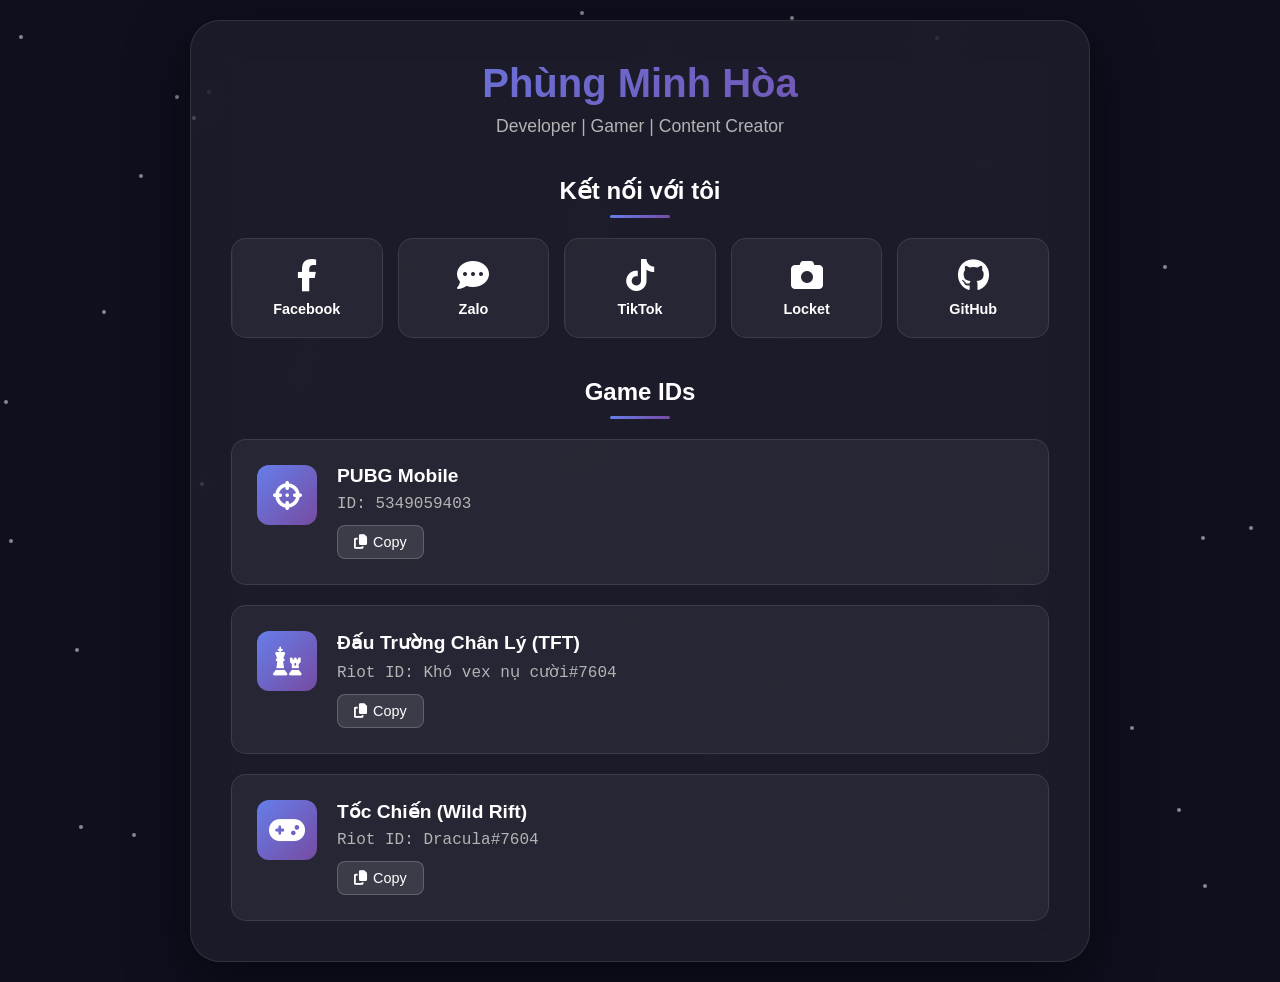
==== index.html @ 53215860 "Initial commit: Deploy static website" ====
<!DOCTYPE html>
<html lang="vi">
<head>
    <meta charset="UTF-8">
    <meta name="viewport" content="width=device-width, initial-scale=1.0">
    <title>Giới Thiệu Cá Nhân</title>
    <link rel="stylesheet" href="style.css">
    <link rel="stylesheet" href="https://cdnjs.cloudflare.com/ajax/libs/font-awesome/6.5.1/css/all.min.css">
</head>
<body>
    <div class="container">
        <!-- Profile Section -->
        <div class="profile-card">
            <h1 class="name">Phùng Minh Hòa</h1>
            <p class="bio">Developer | Gamer | Content Creator</p>
            
            <!-- Social Media Links -->
            <div class="social-section">
                <h2 class="section-title">Kết nối với tôi</h2>
                <div class="social-grid">
                    <a href="https://www.facebook.com/minh.hoa.007604" target="_blank" class="social-link facebook" data-tooltip="Facebook">
                        <i class="fab fa-facebook-f"></i>
                        <span>Facebook</span>
                    </a>
                    <a href="https://zalo.me/0353691019" target="_blank" class="social-link zalo" data-tooltip="Zalo">
                        <i class="fas fa-comment-dots"></i>
                        <span>Zalo</span>
                    </a>
                    <a href="https://tiktok.com/@h7604zz" target="_blank" class="social-link tiktok" data-tooltip="TikTok">
                        <i class="fab fa-tiktok"></i>
                        <span>TikTok</span>
                    </a>
                    <a href="https://locket.cam/h7604zz" target="_blank" class="social-link locket" data-tooltip="Locket">
                        <i class="fas fa-camera"></i>
                        <span>Locket</span>
                    </a>
                    <a href="https://github.com/H7604zz" target="_blank" class="social-link github" data-tooltip="GitHub">
                        <i class="fab fa-github"></i>
                        <span>GitHub</span>
                    </a>
                </div>
            </div>

            <!-- Gaming Section -->
            <div class="gaming-section">
                <h2 class="section-title">Game IDs</h2>
                <div class="game-cards">
                    <div class="game-card pubg">
                        <div class="game-icon">
                            <i class="fas fa-crosshairs"></i>
                        </div>
                        <div class="game-info">
                            <h3>PUBG Mobile</h3>
                            <p class="game-id">ID: 5349059403</p>
                            <button class="copy-btn" onclick="copyToClipboard('5349059403', this)">
                                <i class="fas fa-copy"></i> Copy
                            </button>
                        </div>
                    </div>

                    <div class="game-card tft">
                        <div class="game-icon">
                            <i class="fas fa-chess"></i>
                        </div>
                        <div class="game-info">
                            <h3>Đấu Trường Chân Lý (TFT)</h3>
                            <p class="game-id">Riot ID: Khó vex nụ cười#7604</p>
                            <button class="copy-btn" onclick="copyToClipboard('Khó vex nụ cười#7604', this)">
                                <i class="fas fa-copy"></i> Copy
                            </button>
                        </div>
                    </div>

                    <div class="game-card wildrift">
                        <div class="game-icon">
                            <i class="fas fa-gamepad"></i>
                        </div>
                        <div class="game-info">
                            <h3>Tốc Chiến (Wild Rift)</h3>
                            <p class="game-id">Riot ID: Dracula#7604</p>
                            <button class="copy-btn" onclick="copyToClipboard('Dracula#7604', this)">
                                <i class="fas fa-copy"></i> Copy
                            </button>
                        </div>
                    </div>
                </div>
            </div>
        </div>
    </div>

    <!-- Particles Background -->
    <div class="particles" id="particles"></div>

    <script src="script.js"></script>
</body>
</html>
---- style.css ----
* {
    margin: 0;
    padding: 0;
    box-sizing: border-box;
}

:root {
    --primary-gradient: linear-gradient(135deg, #667eea 0%, #764ba2 100%);
    --secondary-gradient: linear-gradient(135deg, #f093fb 0%, #f5576c 100%);
    --dark-bg: #0f0f1e;
    --card-bg: rgba(255, 255, 255, 0.05);
    --text-primary: #ffffff;
    --text-secondary: #b4b4b4;
    --facebook: #1877f2;
    --zalo: #0180c7;
    --tiktok: #000000;
    --locket: #ff6b6b;
    --github: #333333;
}

body {
    font-family: 'Segoe UI', Tahoma, Geneva, Verdana, sans-serif;
    background: var(--dark-bg);
    color: var(--text-primary);
    min-height: 100vh;
    display: flex;
    justify-content: center;
    align-items: center;
    padding: 20px;
    overflow-x: hidden;
}

.container {
    max-width: 900px;
    width: 100%;
    position: relative;
    z-index: 1;
}

.profile-card {
    background: var(--card-bg);
    backdrop-filter: blur(20px);
    border-radius: 30px;
    padding: 40px;
    box-shadow: 0 20px 60px rgba(0, 0, 0, 0.5);
    border: 1px solid rgba(255, 255, 255, 0.1);
    animation: fadeInUp 0.8s ease;
}

@keyframes fadeInUp {
    from {
        opacity: 0;
        transform: translateY(30px);
    }
    to {
        opacity: 1;
        transform: translateY(0);
    }
}

/* Avatar Section */
.avatar-container {
    position: relative;
    width: 150px;
    height: 150px;
    margin: 0 auto 20px;
}

.avatar {
    width: 150px;
    height: 150px;
    border-radius: 50%;
    border: 4px solid rgba(255, 255, 255, 0.2);
    object-fit: cover;
    position: relative;
    z-index: 2;
    transition: transform 0.3s ease;
}

.avatar:hover {
    transform: scale(1.05);
}

.avatar-ring {
    position: absolute;
    top: -5px;
    left: -5px;
    right: -5px;
    bottom: -5px;
    border-radius: 50%;
    background: var(--primary-gradient);
    animation: rotate 3s linear infinite;
    z-index: 1;
}

@keyframes rotate {
    from {
        transform: rotate(0deg);
    }
    to {
        transform: rotate(360deg);
    }
}

.name {
    text-align: center;
    font-size: 2.5rem;
    font-weight: 700;
    background: var(--primary-gradient);
    -webkit-background-clip: text;
    -webkit-text-fill-color: transparent;
    background-clip: text;
    margin-bottom: 10px;
}

.bio {
    text-align: center;
    color: var(--text-secondary);
    font-size: 1.1rem;
    margin-bottom: 40px;
}

/* Section Titles */
.section-title {
    font-size: 1.5rem;
    margin-bottom: 20px;
    text-align: center;
    position: relative;
}

.section-title::after {
    content: '';
    display: block;
    width: 60px;
    height: 3px;
    background: var(--primary-gradient);
    margin: 10px auto 0;
    border-radius: 2px;
}

/* Social Media Links */
.social-section {
    margin-bottom: 40px;
}

.social-grid {
    display: grid;
    grid-template-columns: repeat(auto-fit, minmax(150px, 1fr));
    gap: 15px;
    margin-top: 20px;
}

.social-link {
    display: flex;
    flex-direction: column;
    align-items: center;
    gap: 10px;
    padding: 20px;
    background: rgba(255, 255, 255, 0.05);
    border-radius: 15px;
    text-decoration: none;
    color: var(--text-primary);
    transition: all 0.3s ease;
    border: 1px solid rgba(255, 255, 255, 0.1);
    position: relative;
    overflow: hidden;
}

.social-link::before {
    content: '';
    position: absolute;
    top: 0;
    left: 0;
    width: 100%;
    height: 100%;
    background: linear-gradient(135deg, transparent, rgba(255, 255, 255, 0.1));
    transform: translateX(-100%);
    transition: transform 0.3s ease;
}

.social-link:hover::before {
    transform: translateX(0);
}

.social-link:hover {
    transform: translateY(-5px);
    box-shadow: 0 10px 30px rgba(0, 0, 0, 0.3);
}

.social-link i {
    font-size: 2rem;
    transition: transform 0.3s ease;
}

.social-link:hover i {
    transform: scale(1.2);
}

.social-link span {
    font-size: 0.9rem;
    font-weight: 600;
}

.social-link.facebook:hover {
    border-color: var(--facebook);
    box-shadow: 0 10px 30px rgba(24, 119, 242, 0.3);
}

.social-link.zalo:hover {
    border-color: var(--zalo);
    box-shadow: 0 10px 30px rgba(1, 128, 199, 0.3);
}

.social-link.tiktok:hover {
    border-color: #ee1d52;
    box-shadow: 0 10px 30px rgba(238, 29, 82, 0.3);
}

.social-link.locket:hover {
    border-color: var(--locket);
    box-shadow: 0 10px 30px rgba(255, 107, 107, 0.3);
}

.social-link.github:hover {
    border-color: #7c3aed;
    box-shadow: 0 10px 30px rgba(124, 58, 237, 0.3);
}

/* Gaming Section */
.gaming-section {
    margin-top: 40px;
}

.game-cards {
    display: grid;
    gap: 20px;
    margin-top: 20px;
}

.game-card {
    display: flex;
    gap: 20px;
    padding: 25px;
    background: rgba(255, 255, 255, 0.05);
    border-radius: 15px;
    border: 1px solid rgba(255, 255, 255, 0.1);
    transition: all 0.3s ease;
    position: relative;
    overflow: hidden;
}

.game-card::before {
    content: '';
    position: absolute;
    top: 0;
    left: 0;
    width: 4px;
    height: 100%;
    background: var(--primary-gradient);
    transform: scaleY(0);
    transition: transform 0.3s ease;
}

.game-card:hover::before {
    transform: scaleY(1);
}

.game-card:hover {
    transform: translateX(5px);
    box-shadow: 0 10px 30px rgba(0, 0, 0, 0.3);
}

.game-icon {
    display: flex;
    align-items: center;
    justify-content: center;
    width: 60px;
    height: 60px;
    border-radius: 12px;
    background: var(--primary-gradient);
    flex-shrink: 0;
}

.game-icon i {
    font-size: 1.8rem;
    color: white;
}

.game-info {
    flex: 1;
}

.game-info h3 {
    font-size: 1.2rem;
    margin-bottom: 8px;
    color: var(--text-primary);
}

.game-id {
    font-size: 1rem;
    color: var(--text-secondary);
    margin-bottom: 12px;
    font-family: 'Courier New', monospace;
}

.copy-btn {
    padding: 8px 16px;
    background: rgba(255, 255, 255, 0.1);
    border: 1px solid rgba(255, 255, 255, 0.2);
    border-radius: 8px;
    color: var(--text-primary);
    cursor: pointer;
    transition: all 0.3s ease;
    font-size: 0.9rem;
    display: inline-flex;
    align-items: center;
    gap: 6px;
}

.copy-btn:hover {
    background: rgba(255, 255, 255, 0.2);
    transform: scale(1.05);
}

.copy-btn.copied {
    background: #10b981;
    border-color: #10b981;
}

/* Particles Background */
.particles {
    position: fixed;
    top: 0;
    left: 0;
    width: 100%;
    height: 100%;
    z-index: 0;
    pointer-events: none;
}

.particle {
    position: absolute;
    width: 4px;
    height: 4px;
    background: rgba(255, 255, 255, 0.5);
    border-radius: 50%;
    animation: float 15s infinite;
}

@keyframes float {
    0%, 100% {
        transform: translateY(0) translateX(0);
        opacity: 0;
    }
    10% {
        opacity: 1;
    }
    90% {
        opacity: 1;
    }
    100% {
        transform: translateY(-100vh) translateX(50px);
        opacity: 0;
    }
}

/* Responsive Design */
@media (max-width: 768px) {
    .profile-card {
        padding: 30px 20px;
    }

    .name {
        font-size: 2rem;
    }

    .social-grid {
        grid-template-columns: repeat(2, 1fr);
    }

    .game-card {
        flex-direction: column;
        text-align: center;
    }

    .game-icon {
        margin: 0 auto;
    }
}

@media (max-width: 480px) {
    .social-grid {
        grid-template-columns: 1fr;
    }
}
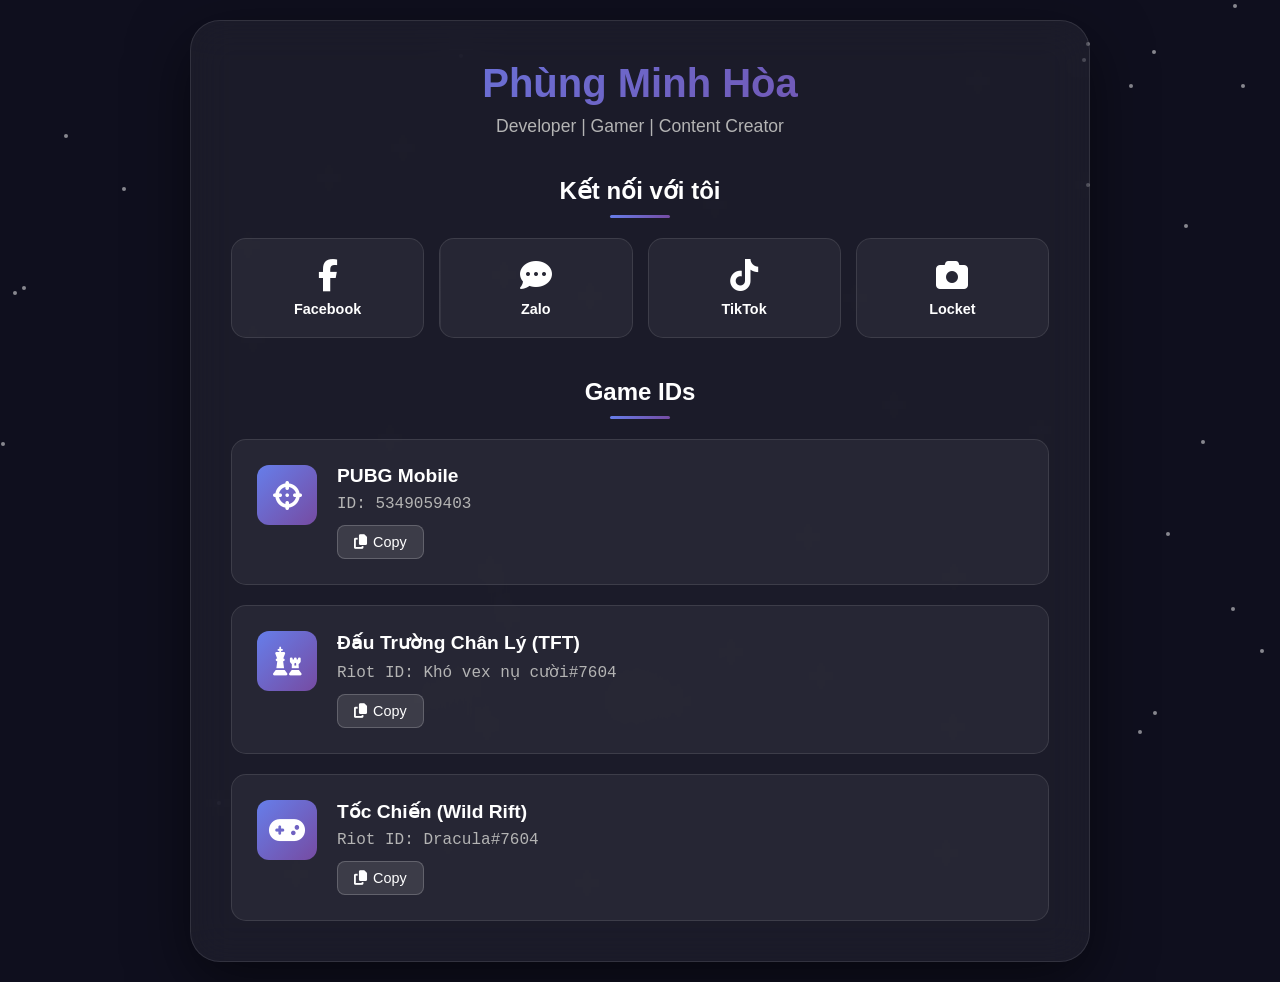
==== commit 46961a5e: "xóa icon github" ====
--- a/index.html
+++ b/index.html
@@ -33,10 +33,6 @@
                     <a href="https://locket.cam/h7604zz" target="_blank" class="social-link locket" data-tooltip="Locket">
                         <i class="fas fa-camera"></i>
                         <span>Locket</span>
-                    </a>
-                    <a href="https://github.com/H7604zz" target="_blank" class="social-link github" data-tooltip="GitHub">
-                        <i class="fab fa-github"></i>
-                        <span>GitHub</span>
                     </a>
                 </div>
             </div>
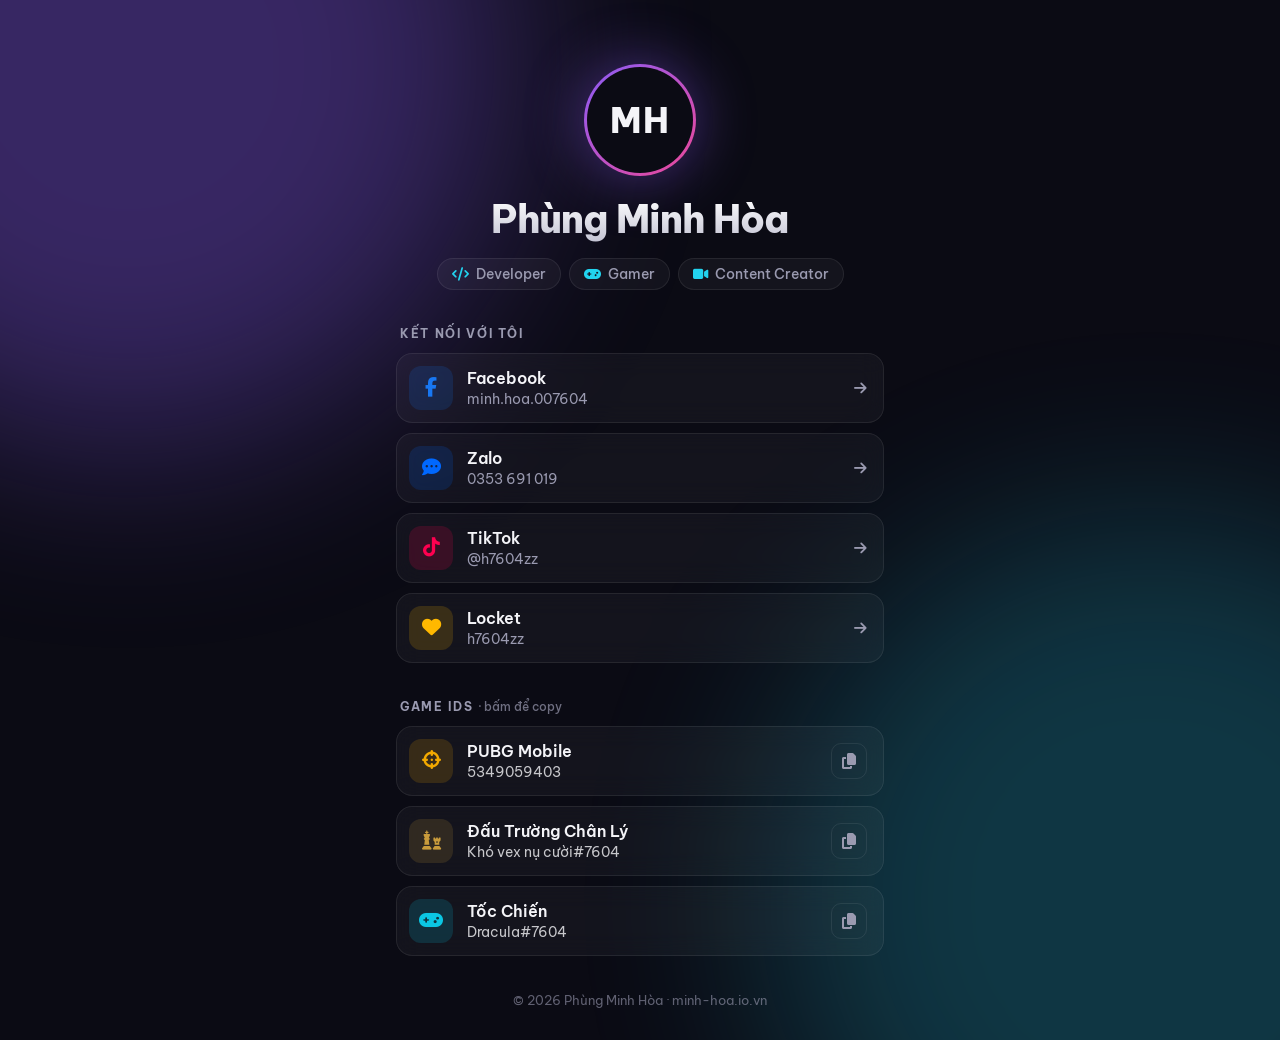
==== commit 8da5c884: "sửa UI" ====
--- a/index.html
+++ b/index.html
@@ -3,89 +3,78 @@
 <head>
     <meta charset="UTF-8">
     <meta name="viewport" content="width=device-width, initial-scale=1.0">
-    <title>Giới Thiệu Cá Nhân</title>
+    <title>Phùng Minh Hòa</title>
+    <meta name="description" content="Phùng Minh Hòa — Developer, Gamer, Content Creator. Kết nối và Game IDs.">
+    <meta name="theme-color" content="#0b0b14">
+    <link rel="preconnect" href="https://fonts.googleapis.com">
+    <link rel="preconnect" href="https://fonts.gstatic.com" crossorigin>
+    <link rel="stylesheet" href="https://fonts.googleapis.com/css2?family=Be+Vietnam+Pro:wght@400;500;600;700;800&display=swap">
+    <link rel="stylesheet" href="https://cdnjs.cloudflare.com/ajax/libs/font-awesome/6.5.1/css/all.min.css">
     <link rel="stylesheet" href="style.css">
-    <link rel="stylesheet" href="https://cdnjs.cloudflare.com/ajax/libs/font-awesome/6.5.1/css/all.min.css">
 </head>
 <body>
-    <div class="container">
-        <!-- Profile Section -->
-        <div class="profile-card">
+    <main class="page">
+        <header class="hero reveal" style="--i:0">
+            <div class="avatar"><span>MH</span></div>
             <h1 class="name">Phùng Minh Hòa</h1>
-            <p class="bio">Developer | Gamer | Content Creator</p>
-            
-            <!-- Social Media Links -->
-            <div class="social-section">
-                <h2 class="section-title">Kết nối với tôi</h2>
-                <div class="social-grid">
-                    <a href="https://www.facebook.com/minh.hoa.007604" target="_blank" class="social-link facebook" data-tooltip="Facebook">
-                        <i class="fab fa-facebook-f"></i>
-                        <span>Facebook</span>
-                    </a>
-                    <a href="https://zalo.me/0353691019" target="_blank" class="social-link zalo" data-tooltip="Zalo">
-                        <i class="fas fa-comment-dots"></i>
-                        <span>Zalo</span>
-                    </a>
-                    <a href="https://tiktok.com/@h7604zz" target="_blank" class="social-link tiktok" data-tooltip="TikTok">
-                        <i class="fab fa-tiktok"></i>
-                        <span>TikTok</span>
-                    </a>
-                    <a href="https://locket.cam/h7604zz" target="_blank" class="social-link locket" data-tooltip="Locket">
-                        <i class="fas fa-camera"></i>
-                        <span>Locket</span>
-                    </a>
-                </div>
+            <ul class="tags">
+                <li><i class="fas fa-code"></i> Developer</li>
+                <li><i class="fas fa-gamepad"></i> Gamer</li>
+                <li><i class="fas fa-video"></i> Content Creator</li>
+            </ul>
+        </header>
+
+        <section class="reveal" style="--i:1">
+            <h2 class="label">Kết nối với tôi</h2>
+            <div class="links">
+                <a class="link" style="--brand:#1877f2" href="https://www.facebook.com/minh.hoa.007604" target="_blank" rel="noopener">
+                    <span class="tile"><i class="fab fa-facebook-f"></i></span>
+                    <span class="text"><strong>Facebook</strong><small>minh.hoa.007604</small></span>
+                    <i class="fas fa-arrow-right arrow"></i>
+                </a>
+                <a class="link" style="--brand:#0068ff" href="https://zalo.me/0353691019" target="_blank" rel="noopener">
+                    <span class="tile"><i class="fas fa-comment-dots"></i></span>
+                    <span class="text"><strong>Zalo</strong><small>0353 691 019</small></span>
+                    <i class="fas fa-arrow-right arrow"></i>
+                </a>
+                <a class="link" style="--brand:#ff0050" href="https://tiktok.com/@h7604zz" target="_blank" rel="noopener">
+                    <span class="tile"><i class="fab fa-tiktok"></i></span>
+                    <span class="text"><strong>TikTok</strong><small>@h7604zz</small></span>
+                    <i class="fas fa-arrow-right arrow"></i>
+                </a>
+                <a class="link" style="--brand:#ffb800" href="https://locket.cam/h7604zz" target="_blank" rel="noopener">
+                    <span class="tile"><i class="fas fa-heart"></i></span>
+                    <span class="text"><strong>Locket</strong><small>h7604zz</small></span>
+                    <i class="fas fa-arrow-right arrow"></i>
+                </a>
             </div>
+        </section>
 
-            <!-- Gaming Section -->
-            <div class="gaming-section">
-                <h2 class="section-title">Game IDs</h2>
-                <div class="game-cards">
-                    <div class="game-card pubg">
-                        <div class="game-icon">
-                            <i class="fas fa-crosshairs"></i>
-                        </div>
-                        <div class="game-info">
-                            <h3>PUBG Mobile</h3>
-                            <p class="game-id">ID: 5349059403</p>
-                            <button class="copy-btn" onclick="copyToClipboard('5349059403', this)">
-                                <i class="fas fa-copy"></i> Copy
-                            </button>
-                        </div>
-                    </div>
+        <section class="reveal" style="--i:2">
+            <h2 class="label">Game IDs <span>· bấm để copy</span></h2>
+            <div class="games">
+                <button class="game" style="--brand:#f2a900" data-copy="5349059403">
+                    <span class="tile"><i class="fas fa-crosshairs"></i></span>
+                    <span class="text"><strong>PUBG Mobile</strong><code>5349059403</code></span>
+                    <span class="copy"><i class="fas fa-copy"></i><i class="fas fa-check"></i></span>
+                </button>
+                <button class="game" style="--brand:#c89b3c" data-copy="Khó vex nụ cười#7604">
+                    <span class="tile"><i class="fas fa-chess"></i></span>
+                    <span class="text"><strong>Đấu Trường Chân Lý</strong><code>Khó vex nụ cười#7604</code></span>
+                    <span class="copy"><i class="fas fa-copy"></i><i class="fas fa-check"></i></span>
+                </button>
+                <button class="game" style="--brand:#0bc6e3" data-copy="Dracula#7604">
+                    <span class="tile"><i class="fas fa-gamepad"></i></span>
+                    <span class="text"><strong>Tốc Chiến</strong><code>Dracula#7604</code></span>
+                    <span class="copy"><i class="fas fa-copy"></i><i class="fas fa-check"></i></span>
+                </button>
+            </div>
+        </section>
 
-                    <div class="game-card tft">
-                        <div class="game-icon">
-                            <i class="fas fa-chess"></i>
-                        </div>
-                        <div class="game-info">
-                            <h3>Đấu Trường Chân Lý (TFT)</h3>
-                            <p class="game-id">Riot ID: Khó vex nụ cười#7604</p>
-                            <button class="copy-btn" onclick="copyToClipboard('Khó vex nụ cười#7604', this)">
-                                <i class="fas fa-copy"></i> Copy
-                            </button>
-                        </div>
-                    </div>
+        <footer class="footer reveal" style="--i:3">© 2026 Phùng Minh Hòa · minh-hoa.io.vn</footer>
+    </main>
 
-                    <div class="game-card wildrift">
-                        <div class="game-icon">
-                            <i class="fas fa-gamepad"></i>
-                        </div>
-                        <div class="game-info">
-                            <h3>Tốc Chiến (Wild Rift)</h3>
-                            <p class="game-id">Riot ID: Dracula#7604</p>
-                            <button class="copy-btn" onclick="copyToClipboard('Dracula#7604', this)">
-                                <i class="fas fa-copy"></i> Copy
-                            </button>
-                        </div>
-                    </div>
-                </div>
-            </div>
-        </div>
-    </div>
-
-    <!-- Particles Background -->
-    <div class="particles" id="particles"></div>
+    <div class="toast" id="toast" role="status" aria-live="polite"></div>
 
     <script src="script.js"></script>
 </body>
--- a/style.css
+++ b/style.css
@@ -5,391 +5,344 @@
 }
 
 :root {
-    --primary-gradient: linear-gradient(135deg, #667eea 0%, #764ba2 100%);
-    --secondary-gradient: linear-gradient(135deg, #f093fb 0%, #f5576c 100%);
-    --dark-bg: #0f0f1e;
-    --card-bg: rgba(255, 255, 255, 0.05);
-    --text-primary: #ffffff;
-    --text-secondary: #b4b4b4;
-    --facebook: #1877f2;
-    --zalo: #0180c7;
-    --tiktok: #000000;
-    --locket: #ff6b6b;
-    --github: #333333;
+    --bg: #0b0b14;
+    --surface: rgba(255, 255, 255, 0.04);
+    --surface-hover: rgba(255, 255, 255, 0.07);
+    --border: rgba(255, 255, 255, 0.08);
+    --text: #f4f4f8;
+    --muted: #9a9ab0;
+    --accent-1: #8b5cf6;
+    --accent-2: #22d3ee;
+    --accent-3: #ec4899;
+    --gradient: linear-gradient(135deg, var(--accent-1), var(--accent-3) 50%, var(--accent-2));
 }
 
 body {
-    font-family: 'Segoe UI', Tahoma, Geneva, Verdana, sans-serif;
-    background: var(--dark-bg);
-    color: var(--text-primary);
+    font-family: 'Be Vietnam Pro', 'Segoe UI', system-ui, sans-serif;
+    background: var(--bg);
+    color: var(--text);
     min-height: 100vh;
-    display: flex;
-    justify-content: center;
-    align-items: center;
-    padding: 20px;
     overflow-x: hidden;
-}
-
-.container {
-    max-width: 900px;
-    width: 100%;
-    position: relative;
-    z-index: 1;
-}
-
-.profile-card {
-    background: var(--card-bg);
-    backdrop-filter: blur(20px);
-    border-radius: 30px;
-    padding: 40px;
-    box-shadow: 0 20px 60px rgba(0, 0, 0, 0.5);
-    border: 1px solid rgba(255, 255, 255, 0.1);
-    animation: fadeInUp 0.8s ease;
-}
-
-@keyframes fadeInUp {
-    from {
-        opacity: 0;
-        transform: translateY(30px);
-    }
-    to {
-        opacity: 1;
-        transform: translateY(0);
-    }
-}
-
-/* Avatar Section */
-.avatar-container {
-    position: relative;
-    width: 150px;
-    height: 150px;
+    -webkit-font-smoothing: antialiased;
+}
+
+/* Aurora background */
+body::before,
+body::after {
+    content: '';
+    position: fixed;
+    width: 60vmax;
+    height: 60vmax;
+    border-radius: 50%;
+    filter: blur(100px);
+    opacity: 0.35;
+    z-index: -1;
+    animation: drift 22s ease-in-out infinite alternate;
+}
+
+body::before {
+    background: var(--accent-1);
+    top: -25vmax;
+    left: -20vmax;
+}
+
+body::after {
+    background: var(--accent-2);
+    bottom: -30vmax;
+    right: -20vmax;
+    opacity: 0.22;
+    animation-duration: 28s;
+    animation-direction: alternate-reverse;
+}
+
+@keyframes drift {
+    to { transform: translate(15vmax, 10vmax) scale(1.15); }
+}
+
+.page {
+    max-width: 520px;
+    margin: 0 auto;
+    padding: 64px 16px 32px;
+    display: flex;
+    flex-direction: column;
+    gap: 36px;
+}
+
+/* Entrance */
+.reveal {
+    animation: rise 0.7s cubic-bezier(0.2, 0.8, 0.2, 1) both;
+    animation-delay: calc(var(--i) * 0.12s);
+}
+
+@keyframes rise {
+    from { opacity: 0; transform: translateY(16px); }
+}
+
+/* Hero */
+.hero {
+    text-align: center;
+}
+
+.avatar {
+    width: 112px;
+    height: 112px;
     margin: 0 auto 20px;
-}
-
-.avatar {
-    width: 150px;
-    height: 150px;
+    padding: 3px;
     border-radius: 50%;
-    border: 4px solid rgba(255, 255, 255, 0.2);
-    object-fit: cover;
-    position: relative;
-    z-index: 2;
-    transition: transform 0.3s ease;
-}
-
-.avatar:hover {
-    transform: scale(1.05);
-}
-
-.avatar-ring {
-    position: absolute;
-    top: -5px;
-    left: -5px;
-    right: -5px;
-    bottom: -5px;
-    border-radius: 50%;
-    background: var(--primary-gradient);
-    animation: rotate 3s linear infinite;
-    z-index: 1;
-}
-
-@keyframes rotate {
-    from {
-        transform: rotate(0deg);
-    }
-    to {
-        transform: rotate(360deg);
-    }
-}
-
-.name {
-    text-align: center;
-    font-size: 2.5rem;
-    font-weight: 700;
-    background: var(--primary-gradient);
-    -webkit-background-clip: text;
-    -webkit-text-fill-color: transparent;
-    background-clip: text;
-    margin-bottom: 10px;
-}
-
-.bio {
-    text-align: center;
-    color: var(--text-secondary);
-    font-size: 1.1rem;
-    margin-bottom: 40px;
-}
-
-/* Section Titles */
-.section-title {
-    font-size: 1.5rem;
-    margin-bottom: 20px;
-    text-align: center;
-    position: relative;
-}
-
-.section-title::after {
-    content: '';
-    display: block;
-    width: 60px;
-    height: 3px;
-    background: var(--primary-gradient);
-    margin: 10px auto 0;
-    border-radius: 2px;
-}
-
-/* Social Media Links */
-.social-section {
-    margin-bottom: 40px;
-}
-
-.social-grid {
+    background: var(--gradient);
+    background-size: 200% 200%;
+    animation: shimmer 6s ease infinite;
+    box-shadow: 0 0 60px rgba(139, 92, 246, 0.45);
+}
+
+.avatar span {
     display: grid;
-    grid-template-columns: repeat(auto-fit, minmax(150px, 1fr));
-    gap: 15px;
-    margin-top: 20px;
-}
-
-.social-link {
-    display: flex;
-    flex-direction: column;
-    align-items: center;
-    gap: 10px;
-    padding: 20px;
-    background: rgba(255, 255, 255, 0.05);
-    border-radius: 15px;
-    text-decoration: none;
-    color: var(--text-primary);
-    transition: all 0.3s ease;
-    border: 1px solid rgba(255, 255, 255, 0.1);
-    position: relative;
-    overflow: hidden;
-}
-
-.social-link::before {
-    content: '';
-    position: absolute;
-    top: 0;
-    left: 0;
+    place-items: center;
     width: 100%;
     height: 100%;
-    background: linear-gradient(135deg, transparent, rgba(255, 255, 255, 0.1));
-    transform: translateX(-100%);
-    transition: transform 0.3s ease;
-}
-
-.social-link:hover::before {
-    transform: translateX(0);
-}
-
-.social-link:hover {
-    transform: translateY(-5px);
-    box-shadow: 0 10px 30px rgba(0, 0, 0, 0.3);
-}
-
-.social-link i {
-    font-size: 2rem;
-    transition: transform 0.3s ease;
-}
-
-.social-link:hover i {
-    transform: scale(1.2);
-}
-
-.social-link span {
+    border-radius: 50%;
+    background: var(--bg);
+    font-size: 2.2rem;
+    font-weight: 800;
+    letter-spacing: 1px;
+}
+
+@keyframes shimmer {
+    50% { background-position: 100% 100%; }
+}
+
+.name {
+    font-size: clamp(1.9rem, 7vw, 2.4rem);
+    font-weight: 800;
+    letter-spacing: -0.02em;
+    line-height: 1.2;
+    background: linear-gradient(180deg, #fff, #c4c4d4);
+    -webkit-background-clip: text;
+    background-clip: text;
+    color: transparent;
+}
+
+.tags {
+    list-style: none;
+    display: flex;
+    flex-wrap: wrap;
+    justify-content: center;
+    gap: 8px;
+    margin-top: 16px;
+}
+
+.tags li {
+    padding: 6px 14px;
+    border-radius: 999px;
+    background: var(--surface);
+    border: 1px solid var(--border);
+    color: var(--muted);
+    font-size: 0.85rem;
+    font-weight: 500;
+}
+
+.tags i {
+    margin-right: 4px;
+    color: var(--accent-2);
+}
+
+/* Section label */
+.label {
+    font-size: 0.75rem;
+    font-weight: 700;
+    text-transform: uppercase;
+    letter-spacing: 0.14em;
+    color: var(--muted);
+    margin: 0 4px 12px;
+}
+
+.label span {
+    text-transform: none;
+    letter-spacing: 0;
+    font-weight: 500;
+    opacity: 0.7;
+}
+
+/* Rows (shared by links + games) */
+.links,
+.games {
+    display: flex;
+    flex-direction: column;
+    gap: 10px;
+}
+
+.link,
+.game {
+    display: flex;
+    align-items: center;
+    gap: 14px;
+    width: 100%;
+    padding: 12px 16px 12px 12px;
+    background: var(--surface);
+    border: 1px solid var(--border);
+    border-radius: 16px;
+    color: inherit;
+    font: inherit;
+    text-align: left;
+    text-decoration: none;
+    cursor: pointer;
+    backdrop-filter: blur(12px);
+    transition: transform 0.25s ease, background 0.25s ease, border-color 0.25s ease, box-shadow 0.25s ease;
+}
+
+.link:hover,
+.game:hover {
+    transform: translateY(-2px);
+    background: var(--surface-hover);
+    border-color: color-mix(in srgb, var(--brand) 60%, transparent);
+    box-shadow: 0 12px 32px -12px color-mix(in srgb, var(--brand) 60%, transparent);
+}
+
+.link:focus-visible,
+.game:focus-visible {
+    outline: 2px solid var(--brand);
+    outline-offset: 2px;
+}
+
+.tile {
+    display: grid;
+    place-items: center;
+    flex-shrink: 0;
+    width: 44px;
+    height: 44px;
+    border-radius: 12px;
+    font-size: 1.2rem;
+    color: var(--brand);
+    background: color-mix(in srgb, var(--brand) 16%, transparent);
+    transition: background 0.25s ease, color 0.25s ease;
+}
+
+.link:hover .tile,
+.game:hover .tile {
+    background: var(--brand);
+    color: #fff;
+}
+
+.text {
+    flex: 1;
+    min-width: 0;
+    display: flex;
+    flex-direction: column;
+    gap: 2px;
+}
+
+.text strong {
+    font-size: 1rem;
+    font-weight: 600;
+}
+
+.text small,
+.text code {
+    color: var(--muted);
+    font-size: 0.85rem;
+    font-family: inherit;
+    overflow: hidden;
+    text-overflow: ellipsis;
+    white-space: nowrap;
+}
+
+.text code {
+    color: var(--text);
+    opacity: 0.8;
+    font-variant-numeric: tabular-nums;
+}
+
+.arrow {
+    color: var(--muted);
     font-size: 0.9rem;
-    font-weight: 600;
-}
-
-.social-link.facebook:hover {
-    border-color: var(--facebook);
-    box-shadow: 0 10px 30px rgba(24, 119, 242, 0.3);
-}
-
-.social-link.zalo:hover {
-    border-color: var(--zalo);
-    box-shadow: 0 10px 30px rgba(1, 128, 199, 0.3);
-}
-
-.social-link.tiktok:hover {
-    border-color: #ee1d52;
-    box-shadow: 0 10px 30px rgba(238, 29, 82, 0.3);
-}
-
-.social-link.locket:hover {
-    border-color: var(--locket);
-    box-shadow: 0 10px 30px rgba(255, 107, 107, 0.3);
-}
-
-.social-link.github:hover {
-    border-color: #7c3aed;
-    box-shadow: 0 10px 30px rgba(124, 58, 237, 0.3);
-}
-
-/* Gaming Section */
-.gaming-section {
-    margin-top: 40px;
-}
-
-.game-cards {
+    transition: transform 0.25s ease, color 0.25s ease;
+}
+
+.link:hover .arrow {
+    transform: translateX(3px) rotate(-45deg);
+    color: var(--text);
+}
+
+/* Copy indicator */
+.copy {
     display: grid;
-    gap: 20px;
-    margin-top: 20px;
-}
-
-.game-card {
-    display: flex;
-    gap: 20px;
-    padding: 25px;
-    background: rgba(255, 255, 255, 0.05);
-    border-radius: 15px;
-    border: 1px solid rgba(255, 255, 255, 0.1);
-    transition: all 0.3s ease;
-    position: relative;
-    overflow: hidden;
-}
-
-.game-card::before {
-    content: '';
-    position: absolute;
-    top: 0;
-    left: 0;
-    width: 4px;
-    height: 100%;
-    background: var(--primary-gradient);
-    transform: scaleY(0);
-    transition: transform 0.3s ease;
-}
-
-.game-card:hover::before {
-    transform: scaleY(1);
-}
-
-.game-card:hover {
-    transform: translateX(5px);
-    box-shadow: 0 10px 30px rgba(0, 0, 0, 0.3);
-}
-
-.game-icon {
-    display: flex;
-    align-items: center;
-    justify-content: center;
-    width: 60px;
-    height: 60px;
-    border-radius: 12px;
-    background: var(--primary-gradient);
-    flex-shrink: 0;
-}
-
-.game-icon i {
-    font-size: 1.8rem;
-    color: white;
-}
-
-.game-info {
-    flex: 1;
-}
-
-.game-info h3 {
-    font-size: 1.2rem;
-    margin-bottom: 8px;
-    color: var(--text-primary);
-}
-
-.game-id {
-    font-size: 1rem;
-    color: var(--text-secondary);
-    margin-bottom: 12px;
-    font-family: 'Courier New', monospace;
-}
-
-.copy-btn {
-    padding: 8px 16px;
-    background: rgba(255, 255, 255, 0.1);
-    border: 1px solid rgba(255, 255, 255, 0.2);
-    border-radius: 8px;
-    color: var(--text-primary);
-    cursor: pointer;
-    transition: all 0.3s ease;
-    font-size: 0.9rem;
-    display: inline-flex;
-    align-items: center;
-    gap: 6px;
-}
-
-.copy-btn:hover {
-    background: rgba(255, 255, 255, 0.2);
-    transform: scale(1.05);
-}
-
-.copy-btn.copied {
+    place-items: center;
+    width: 36px;
+    height: 36px;
+    border-radius: 10px;
+    border: 1px solid var(--border);
+    color: var(--muted);
+    transition: all 0.25s ease;
+}
+
+.copy i {
+    grid-area: 1 / 1;
+    transition: transform 0.25s ease, opacity 0.25s ease;
+}
+
+.copy .fa-check {
+    opacity: 0;
+    transform: scale(0.4);
+}
+
+.game:hover .copy {
+    color: var(--text);
+    border-color: color-mix(in srgb, var(--brand) 60%, transparent);
+}
+
+.game.copied .copy {
     background: #10b981;
     border-color: #10b981;
-}
-
-/* Particles Background */
-.particles {
+    color: #fff;
+}
+
+.game.copied .fa-copy {
+    opacity: 0;
+    transform: scale(0.4);
+}
+
+.game.copied .fa-check {
+    opacity: 1;
+    transform: scale(1);
+}
+
+/* Footer */
+.footer {
+    text-align: center;
+    color: var(--muted);
+    font-size: 0.8rem;
+    opacity: 0.6;
+}
+
+/* Toast */
+.toast {
     position: fixed;
-    top: 0;
-    left: 0;
-    width: 100%;
-    height: 100%;
-    z-index: 0;
+    left: 50%;
+    bottom: 24px;
+    max-width: calc(100% - 32px);
+    padding: 10px 18px;
+    border-radius: 999px;
+    background: rgba(20, 20, 32, 0.9);
+    border: 1px solid var(--border);
+    backdrop-filter: blur(12px);
+    font-size: 0.9rem;
+    box-shadow: 0 10px 30px rgba(0, 0, 0, 0.4);
+    opacity: 0;
+    transform: translate(-50%, 16px);
+    transition: opacity 0.25s ease, transform 0.25s ease;
     pointer-events: none;
 }
 
-.particle {
-    position: absolute;
-    width: 4px;
-    height: 4px;
-    background: rgba(255, 255, 255, 0.5);
-    border-radius: 50%;
-    animation: float 15s infinite;
-}
-
-@keyframes float {
-    0%, 100% {
-        transform: translateY(0) translateX(0);
-        opacity: 0;
+.toast.show {
+    opacity: 1;
+    transform: translate(-50%, 0);
+}
+
+@media (prefers-reduced-motion: reduce) {
+    *,
+    *::before,
+    *::after {
+        animation: none !important;
+        transition: none !important;
     }
-    10% {
-        opacity: 1;
-    }
-    90% {
-        opacity: 1;
-    }
-    100% {
-        transform: translateY(-100vh) translateX(50px);
-        opacity: 0;
-    }
-}
-
-/* Responsive Design */
-@media (max-width: 768px) {
-    .profile-card {
-        padding: 30px 20px;
-    }
-
-    .name {
-        font-size: 2rem;
-    }
-
-    .social-grid {
-        grid-template-columns: repeat(2, 1fr);
-    }
-
-    .game-card {
-        flex-direction: column;
-        text-align: center;
-    }
-
-    .game-icon {
-        margin: 0 auto;
-    }
-}
-
-@media (max-width: 480px) {
-    .social-grid {
-        grid-template-columns: 1fr;
-    }
-}
+}
